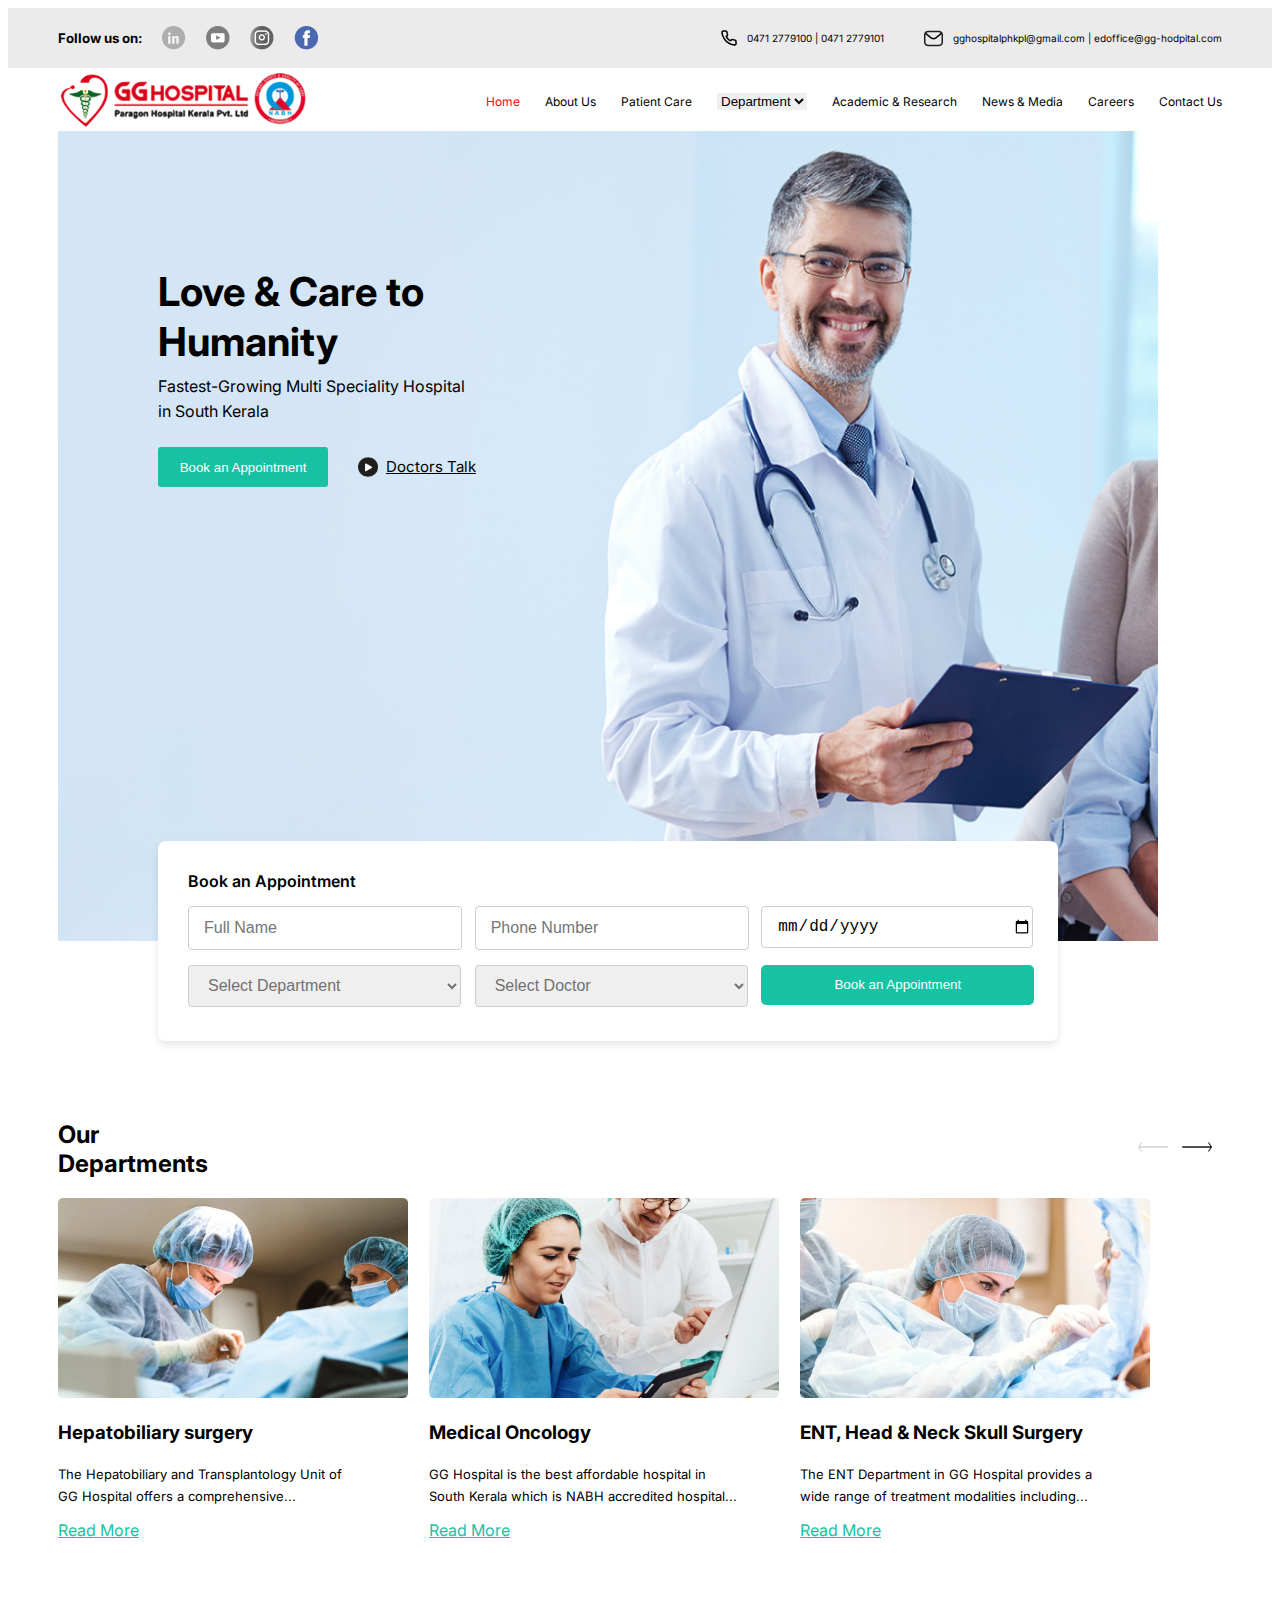
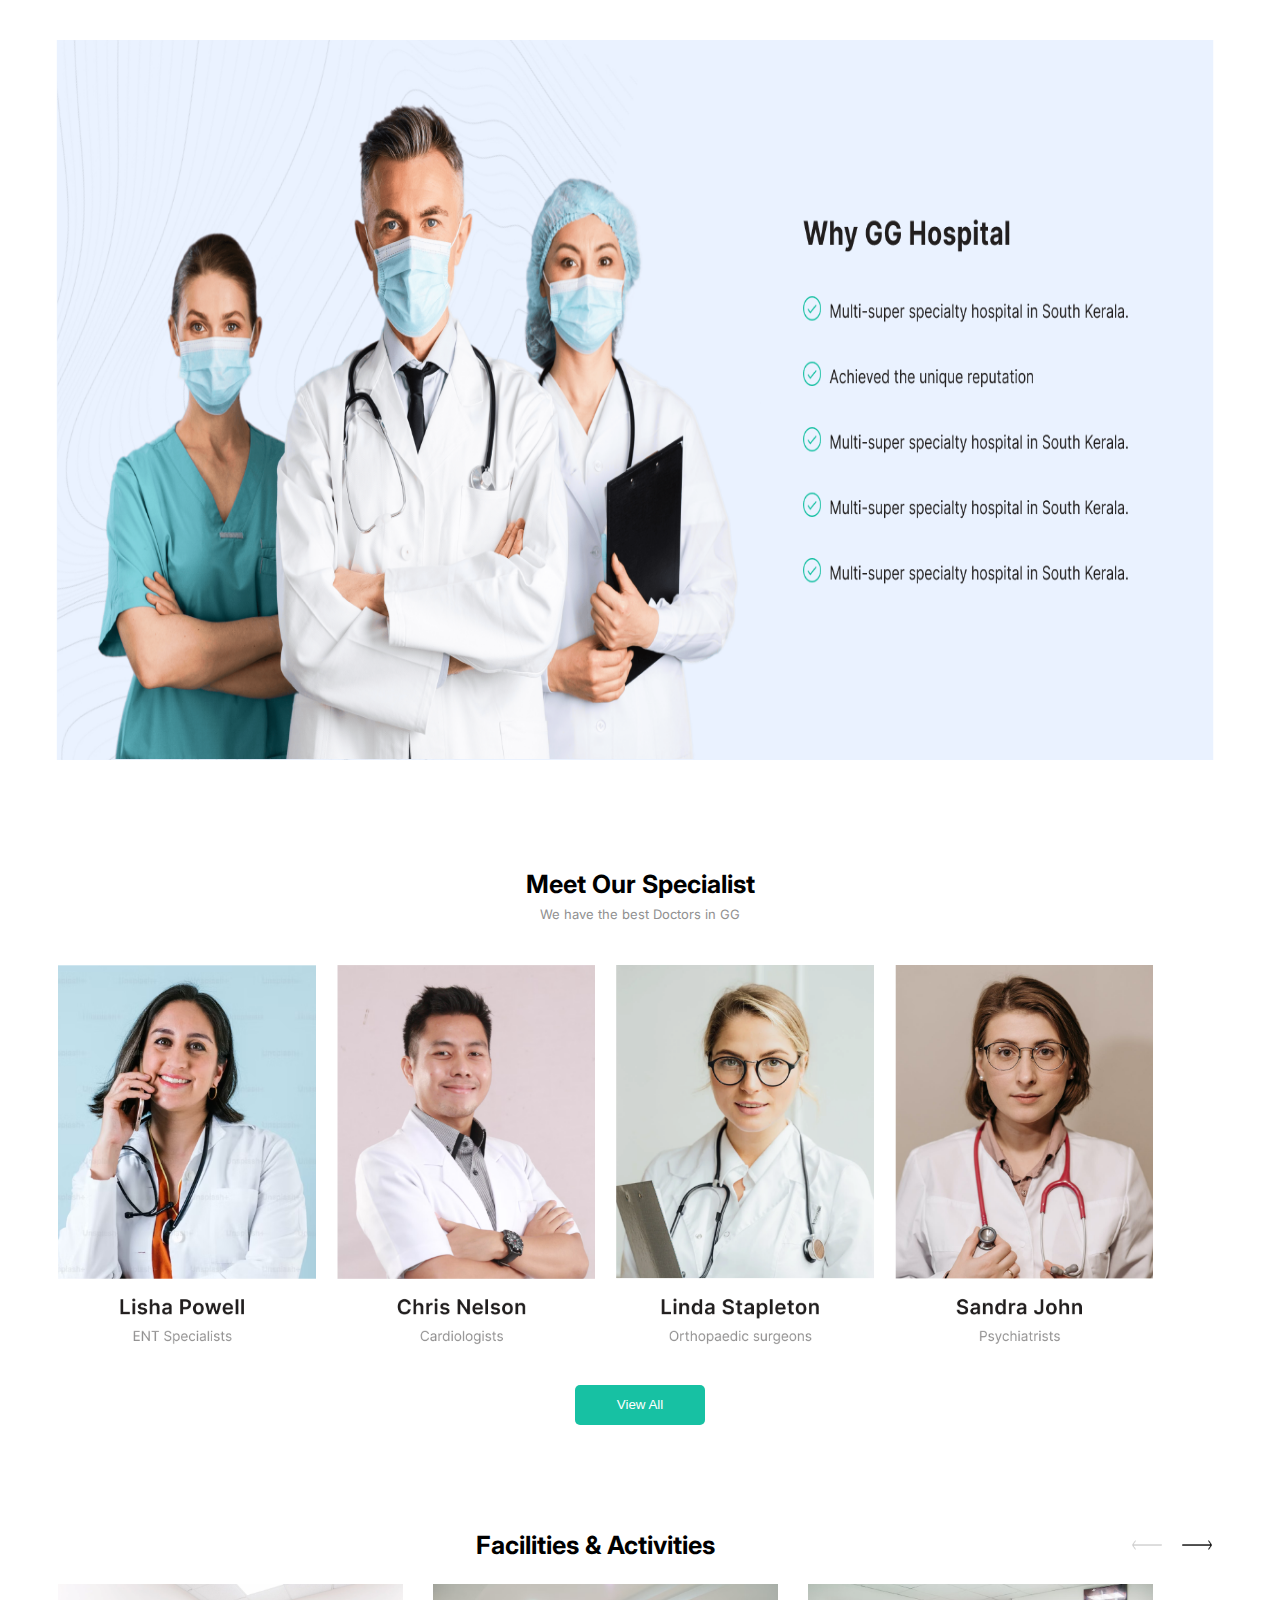
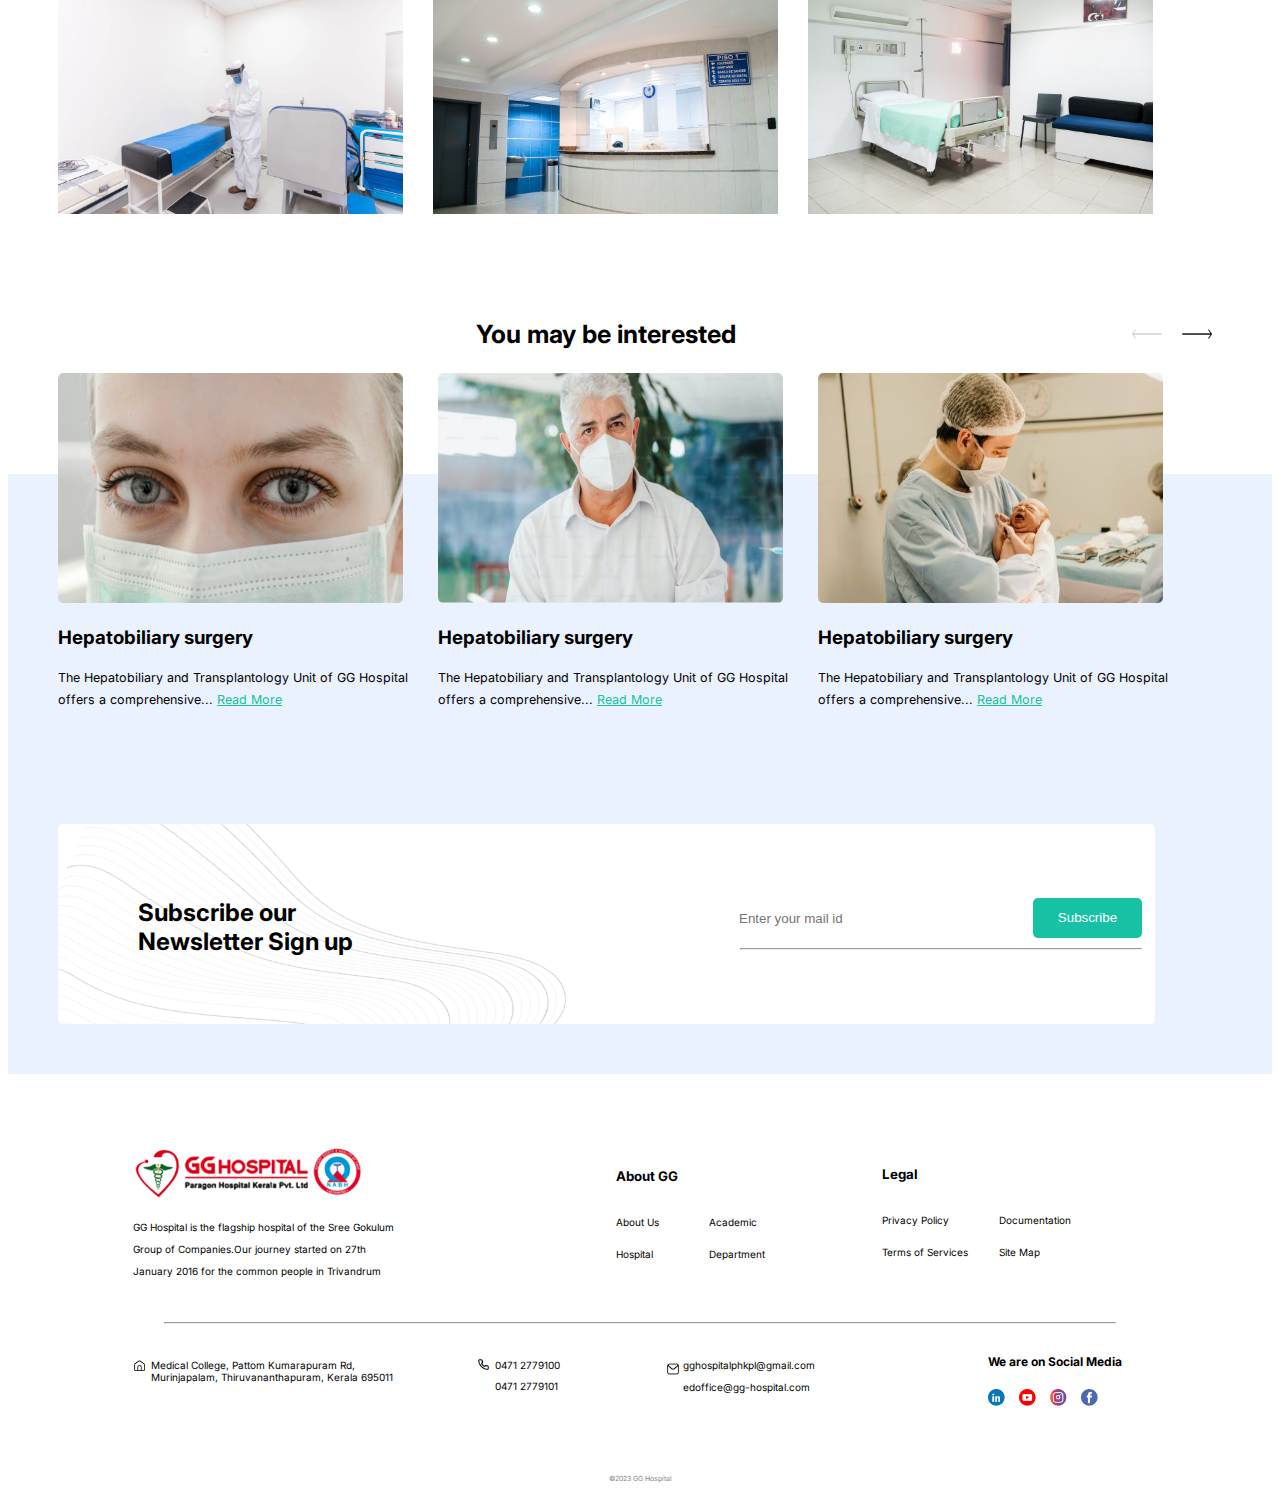
==== index.html @ 50b637a9 "first commit" ====
<!DOCTYPE html>
<html lang="en">
  <head>
    <meta charset="UTF-8" />
    <meta name="viewport" content="width=device-width, initial-scale=1.0" />
    <title>Document</title>
    <link rel="stylesheet" href="style.css">
 
  </head>
  <body>
    <header>
      <div class="header">
        <div class="header-left">
          <h5>Follow us on:</h5>
          <img src="./assetss/linkedln.png" alt="linkedln" />
          <img src="./assetss/youtube.png" alt="youtube">
          <img src="./assetss/insta.png" alt="insta">
          <img src="./assetss/facebook.png" alt="facebook">
        </div>
        <div class="header-right">
             <div class="phone-icon">
                <img src="./assetss/phone.png" alt="phone">
                <p style="font-size: 10px;">0471 2779100 | 0471 2779101</p>

             </div>
             <div class="email-icon">
                <img src="./assetss/mail.png" alt="mail">
                <p style="font-size: 10px;">gghospitalphkpl@gmail.com | edoffice@gg-hodpital.com</p>
             </div>
        </div>
      </div>
    </header>
   
    <section>
       <!-- Setting Navbar Section -->
     <div class="navbar">
        <div class="logo" style="margin-left: 50px;">
          <img src="assetss/logo.png" alt="logo" width="250px">
        </div>
        <div class="menulist">
         <ul>
            <li style="color: red;">Home</li>
            <li>About Us</li>
            <li>Patient Care</li>
            <li>
                <select name="Departments"  style="border: none;">
                    <option value="department" selected disabled>Department</option>
                    <option value="surgical">Surgical</option>
                    <option value="physical">Physical</option>
                    <option value="pharmacy">Pharmacy</option>
                </select>
            </li>
            <li>Academic & Research</li>
            <li>News & Media</li>
            <li>Careers</li>
            <li>Contact Us</li>
         </ul>
        </div>
    </div>
  </section>
    <section>
      <!-- Setting the Appointment booking section -->
    <div class="doctor">
      <div class="love">
       <h1 style="font-size: 40px ">Love & Care to <br>Humanity</h1>
       <p>Fastest-Growing Multi Speciality Hospital <br> in South Kerala</p>
       <div class="button">

         <div>

           <button style="background-color: #17C1A3; border: none; color: white; border-radius: 3px; padding: 10px; width: 170px; height: 40px;">Book an Appointment</button>
         </div>
        <div class="doctalk">
          <img src="./assetss/play.png" alt="playbutton" style="width: 20px; height: 20px; padding-left: 30px; padding-top: 10px;">
          <p style="padding-left:8px ; padding-top: 27px; font-size: 15px;"><u>Doctors Talk</u></p>
        </div>
       </div>
      </div>
         
    </div>
    </section>
    <section>
      <!-- Setting booking Appointment form -->
      <div class="form">
        <div style="padding-left: 30px; padding-top: 30px; font-weight: 600;">Book an Appointment</div>
      <div class="form-sub">
          <input type="text"  placeholder="Full Name">
          <input type="text" placeholder="Phone Number">
          <input type="date" placeholder="Select Date">
          <select name="select" id="select" style="color: rgb(114, 113, 113);">
            <option value="Select Department" default>Select Department</option>
            <option value="cse">CSE</option>
            <option value="ece">ECE</option>
          </select>
          <select name="select" id="select" style="color: rgb(114, 113, 113);">
            <option value="Select Doctor" default>Select Doctor</option>
            <option value="cse">Dr Abhiram MBBS</option>
            <option value="ece">Dr KP MD</option>
            <option value="ece">Dr Vibi MBBS</option>
          </select>
          <!-- <input type="text" placeholder="Book an Appointment" style="background-color:#17C1A3;color:white"> -->
          <button style="background-color:#17C1A3;color:white">Book an Appointment</button>
        </div>

      </div>
    </section>
    <section surgery>
      <!-- Setting Department section -->
      <div class="surgeryimage">
        <div class="department-part">
          <h2 >Our <br> Departments</h2>
          <div class="arrow">
            <div style="margin-right: 60px;">

              <img src="./assetss/arrow-left.png" alt="arrow1" style="padding-right: 10px;">
              <img src="./assetss/arrow-right.png" alt="arrow2">
            </div>
          </div>
          
        </div>
        <div class="surgery-images">
           <div>
            <img src="./assetss/surgery1.png" alt="surgery1">
            <h3>Hepatobiliary surgery</h3>
              <p  style="font-size: 13px; line-height: 22px;">The Hepatobiliary and Transplantology Unit of <br>GG Hospital offers a comprehensive...</p>
              <a href="" style="color: #17C1A3;">Read More</a>
           </div>
           <div>
            <img src="./assetss/surgery2.png" alt="surgery2">
            <h3>Medical Oncology</h3>
            <p  style="font-size: 13px; line-height: 22px;">GG Hospital is the best affordable hospital in<br> South Kerala which is NABH accredited hospital...</p>
            <a href="" style="color: #17C1A3;">Read More</a>
           </div> 
           <div>
            <img src="./assetss/surgery3.png" alt="surgery3">
            <h3>ENT, Head & Neck Skull Surgery</h3>
            <p  style="font-size: 13px; line-height: 22px;">The ENT Department in GG Hospital provides a<br>wide range of treatment modalities including...</p>
            <a href="" style="color: #17c1A3;">Read More</a>
           </div>
          
        </div>
      </div>
    </section>

    <section>
      <div class="imagu">
        <img src="./assetss/imagu.png" alt="doctorimage">
      </div>
    </section>
   <section>
    <div class="specialist">
<!-- Setting specialist section -->
      <h3 style="margin-bottom: -6px; font-size: 25px;">Meet Our Specialist</h3>
      <p style="font-size: 13px; color: rgb(144, 144, 144);">We have the best Doctors in GG</p>
    </div>
    <div class="specialist-image">
        <img src="./assetss/specialist1.png" alt="specialist1">
        <img src="./assetss/specialist2.png" alt="specialist2">
        <img src="./assetss/specialist3.png" alt="specialist3">
        <img src="./assetss/specialist4.png" alt="specialist4">
    </div>
    <div class="spec-button">
      <button class="specialist-button">View All</button>
    </div>
   </section>
   
   <section>
    <!-- Setting Facilities & Activities images-->
    <div class="facilities">

      <h3 style="margin-bottom: -6px; font-size: 25px;">Facilities & Activities</h3>
      <div class="arrow">

        <img src="./assetss/arrow-left.png" alt="arrow1">
        <img src="./assetss/arrow-right.png" alt="arrow2">
      </div>
      
    </div>
    <div class="facilities-image">
        <img src="./assetss/facilities1.png" alt="facilities1">
        <img src="./assetss/facilities2.png" alt="facilities2">
        <img src="./assetss/facilities3.png" alt="facilities3">
        
    </div>
  
   </section>

<section>   
    <!-- Setting Facilities & Activities contents-->
  <div class="facilities">
    <h3 style="margin-bottom: -6px; font-size: 25px;">You may be interested</h3>
    <div class="arrow">
      <img src="./assetss/arrow-left.png" alt="arrow1">
      <img src="./assetss/arrow-right.png" alt="arrow2">
    </div>  
  </div>
  <div class="facilities-image">
    <div>
      <img src="./assetss/interest1.png" alt="interest1">
      <h3>Hepatobiliary surgery</h3>
      <p  style="font-size: 12.5px; line-height: 22px;">The Hepatobiliary and Transplantology Unit of GG Hospital<br> offers a comprehensive...
        <a href="" style="color: #17C1A3;">Read More</a>
      </p>
   </div>
    <div>
       <img src="./assetss/interest2.png" alt="interest2">
       <h3>Hepatobiliary surgery</h3>
       <p  style="font-size: 12.5px; line-height: 22px;">The Hepatobiliary and Transplantology Unit of GG Hospital<br> offers a comprehensive...
        <a href="" style="color: #17C1A3;">Read More</a>
      </p>
     </div>
     <div>
      <img src="./assetss/interest3.png" alt="interest3">
      <h3>Hepatobiliary surgery</h3>
      <p  style="font-size: 12.5px; line-height: 22px;">The Hepatobiliary and Transplantology Unit of GG Hospital<br> offers a comprehensive...
        <a href="" style="color: #17C1A3;">Read More</a>
      </p>
     </div>     
  </div>
</section>
  
<section class="background">
    <!-- Setting subscribe form-->
  <div id="suscribe">
      <img src="./assetss/suscribe.png" alt="suscribe">
      <div id="suscribe-content">
        <h2>Subscribe our<br>Newsletter Sign up</h2>
        <div class="horizontal">
          <div class="suscribe-button">
            <input type="text" placeholder="Enter your mail id">
            <button>Subscribe</button>
          </div>
          <hr style="width: 400px; color: black;margin-right: 80px;">
        </div>
      </div>
   </div>
</section>

<section>
  <!-- Setting the footer -->
  <div id="footer">
     <div id="above-horizontal">
        <div class="above-hori-left">
           <img src="./assetss/logo.png" alt="logos" width="230px">
           <p style="font-size: 10px; line-height: 22px;">GG Hospital is the flagship hospital of the Sree Gokulum <br> Group of Companies.Our journey started on 27th <br> January 2016 for the common people in Trivandrum</p>
        </div>
        <div class="above-hori-right">
           
          <div style="margin-top: 2px;">

            <h5>About GG</h5>
             <div class="about-gg">
               <p style="margin-right: 50px;">About Us</p>
               <p>Academic</p>
               <p>Hospital</p>
               <p>Department</p>
  
             </div>

          </div>
          <div>

            <h5>Legal</h5>
             <div class="about-gg">
               <p style="margin-right: 50px;">Privacy Policy</p>
               <p>Documentation</p>
               <p>Terms of Services</p>
               <p>Site Map</p>
  
             </div>

          </div>
        </div>
        
     </div>
     <hr style="width:950px;margin-top: 30px;">
     <div class="below-horizontal">
      <div class="Homeimage">
        <img src="assetss/home.png" style="margin-right: -6px;">
        <div class="addresss">
            <p style="font-size: 10px;">Medical College, Pattom Kumarapuram Rd, <br> Murinjapalam, Thiruvananthapuram, Kerala 695011</p>
        </div>
      </div>
      <div class="medical-contact">
        <img src="assetss/last-call.png" style="margin-right: -6px;">
          <div class="phonecall">
              <p class="line">0471 2779100</p>
              <p style="margin-top: -1%;">0471 2779101</p>
          </div>
      </div>
      <div class="medical-mail">
        <img src="assetss/last-mail.png" style="margin-right: -6px;">
        <div class="mailID">
            <p>gghospitalphkpl@gmail.com</p>
            <p style="margin-top: -1%;">edoffice@gg-hospital.com</p>
        </div>
      </div>
      <div class="social-media">
        <h5>We are on Social Media</h5>
        <img src="assetss/socialmedia.png">
      </div>
     </div>
</section>
<footer>
  &copy;2023 GG Hospital
</footer>
  </body>
</html>
---- style.css ----
@import url("https://fonts.googleapis.com/css2?family=Inter:wght@100..900&display=swap");
body {
  font-family: "Inter";
}
/* header section */
.header {
  display: flex;
  justify-content: space-between;
  background-color: #ebebeb;
}
.header-left {
  display: flex;
  flex-direction: row;
  justify-content: center;
  align-items: center;
  margin-left: 50px;
  gap: 20px;
}
.header-right {
  width: 60%;
  display: flex;
  flex-direction: row;
  justify-content: right;
  align-items: center;
  gap: 40px;
  margin-right: 50px;
}
.phone-icon {
  display: flex;
  flex-direction: row;
  justify-content: center;
  align-items: center;
  gap: 10px;
}
.email-icon {
  display: flex;
  flex-direction: row;
  justify-content: center;
  align-items: center;
  gap: 10px;
}
/* navbar section */
.navbar {
  display: flex;
  flex-direction: row;
  justify-content: space-between;
  align-items: center;
  padding-right: 50px;
}
.menulist ul {
  display: flex;
  flex-direction: row;
  justify-content: center;
  align-items: center;
  list-style-type: none;
  gap: 25px;
}
.menulist ul li {
  font-size: 12px;
}
/* Appointment section */
.doctor {
  background-image: url(".//assetss/doctor.png");
  width: 1100px;
  margin-top: -25px;
  margin-left: 50px;
  margin-right: 50px;
  height: 90vh;
  background-size: cover;
  background-position: center;
  background-repeat: no-repeat;
}
.love {
  display: flex;
  flex-direction: column;
  margin-top: 20px;
  padding-top: 110px;
  margin-left: 100px;
}
.love h1 {
  line-height: 50px;
}
.love p {
  line-height: 25px;
  padding-bottom: 7px;
  margin-top: -20px;
}
.button {
  display: flex;
}
.doctalk {
  display: flex;
}
/* Appointment booking form */
.form {
  display: flex;
  flex-direction: column;
  width: 900px;
  height: 200px;
  background-color: white;
  border-radius: 8px;
  margin-top: -100px;
  margin-left: 150px;
  box-shadow: 0 4px 8px rgba(0, 0, 0, 0.1);
}
.form-sub {
  display: grid;
  grid-template-columns: repeat(3, 1fr);
  margin-left: 20px;
  margin-right: 20px;
}
.form input {
  margin-left: 10px;
  margin-top: 15px;
  width: 255px;
  height: 40px;

  font-size: 16px;
  border: 1px solid #ccc;
  border-radius: 4px;
  padding-left: 15px;
}
.form-sub button {
  margin-left: 10px;
  margin-top: 15px;
  width: 273px;
  height: 40px;
  border: none;
  border-radius: 5px;
}
#select {
  margin-left: 10px;
  margin-top: 15px;
  width: 273px;
  height: 42px;
  font-size: 16px;
  border: 1px solid #ccc;
  border-radius: 4px;
  padding-left: 15px;
}
/* Department part */
.surgeryimage {
  margin-left: 50px;
  margin-top: 60px;
}
.surgery-images {
  display: flex;
  gap: 21px;
}
.surgery-images img {
  width: 350px;
  height: 200px;
}
.department-part{
  display: flex;
  justify-content: space-between;
}
.imagu img {
  margin-top: 100px;
  margin-left: 30px;
  margin-right: 30px;
  width: 93%;
  height: 80vh;
}
/* Our specialists */
.specialist {
  margin-top: 80px;
  display: flex;
  flex-direction: column;
  justify-content: center;
  align-items: center;
}
.specialist-image {
  margin-top: 30px;
  display: flex;

  margin-left: 50px;
  gap: 21px;
}
.specialist-image img {
  width: 258px;
  height: 380px;
}
.spec-button {
  margin-top: 40px;
  display: flex;
  justify-content: center;
  align-items: center;
}
.specialist-button {
  border: none;
  border-radius: 5px;
  color: white;
  background-color: #17c1a3;

  width: 130px;
  height: 40px;
}
/* Facilities and Activities */
.facilities {
  margin-top: 80px;
  margin-left: 468px;
  margin-right: 60px;
  display: flex;
  justify-content: space-between;
}
.facilities h3 {
  display: flex;
}
.facilities-image {
  display: flex;
  margin-top: 30px;
  margin-left: 50px;
  gap: 30px;
}
.facilities-image img {
  width: 345px;
  height: 230px;
}
.arrow {
  display: flex;
  gap: 20px;
  margin-top: 35px;
  margin-right: 0px;
  gap: 20px;
}
.arrow img {
  width: 30px;
  height: 10px;
}
.background {
  margin-top: -250px;
  background-color: #eaf2ff;
  width: 100%;
  height: 600px;
}
#suscribe img {
  width: 1097px;
  height: 200px;
  margin-top: 350px;
  border-radius: 5px;
  margin-left: 50px;
  background-color: white;
}
#suscribe-content {
  display: flex;
  justify-content: space-between;
  margin-top: -150px;
  margin-left: 130px;
}
#suscribe-content input {
  width: 400px;
  height: 40px;
  margin-left: 35px;
  border: none;
}
.horizontal {
  display: flex;
  flex-direction: column;
  margin-top: 20px;
  width: 520px;
  height: 100px;
  margin-right: 50px;
}

.suscribe-button {
  display: flex;
  justify-content: space-between;
}

.suscribe-button button {
  background-color: #17c1a3;
  color: white;
  border: none;
  border-radius: 5px;
  width: 145px;
  height: 40px;
  margin-right: 80px;
}
#footer {
  width: 100%;
  margin-top: 0;
  height: 400px;
}
#above-horizontal {
  margin-left: 125px;
  padding-top: 70px;
  gap: 222px;
}
#above-horizontal {
  display: flex;
}

.above-hori-right {
  display: flex;
  flex-direction: column;
  gap: 80px;
}
.about-gg {
  display: grid;
  grid-template-columns: repeat(2, 1fr);
  font-size: 10px;
}
.above-hori-right {
  display: flex;
  flex-direction: row;
}
.below-horizontal {
  width: 80%;
  margin-top: 2%;
  margin-left: 10%;
  display: flex;
  flex-direction: row;
  gap: 10%;
}
.Homeimage {
  display: flex;
  flex-direction: row;
}
.Homeimage img {
  margin-top: 5%;
  height: 20%;
}
.addresss {
  display: flex;
  flex-direction: column;
  margin-left: 1%;
  width: 200px;
}
.medical-contact img {
  margin-top: 8%;
  height: 20%;
}
.addresss p {
  width: 150%;
  font-size: 8px;
  margin-left: 10px;
}
.medical-contact {
  display: flex;
  flex-direction: row;
  margin-left: 30px;
}
.phonecall {
  display: flex;
  flex-direction: column;
  margin-left: 10px;
}
.phonecall p {
  margin-left: 2%;
  font-size: 10px;
}
.line {
  width: 100px;
}
.medical-mail {
  display: flex;
  flex-direction: row;
  width: 100%;
  margin-left: -30px;
}
.medical-mail img {
  margin-top: 7%;
  height: 20%;
  margin-left: -1%;
}
.mailID p {
  margin-left: 10px;
  font-size: 10px;
  margin-right: -80px;
}
.social-media {
  display: flex;
  flex-direction: column;
}
.social-media {
  margin-top: -1.5%;
  margin-left: 18px;
  width: 800px;
}
.social-media h5 {
  font-size: 12px;
}
.social-media img {
  height: 23%;
  width: 110px;
}
footer {
  text-align: center;
  font-size: 7px;
  opacity: 50%;
}
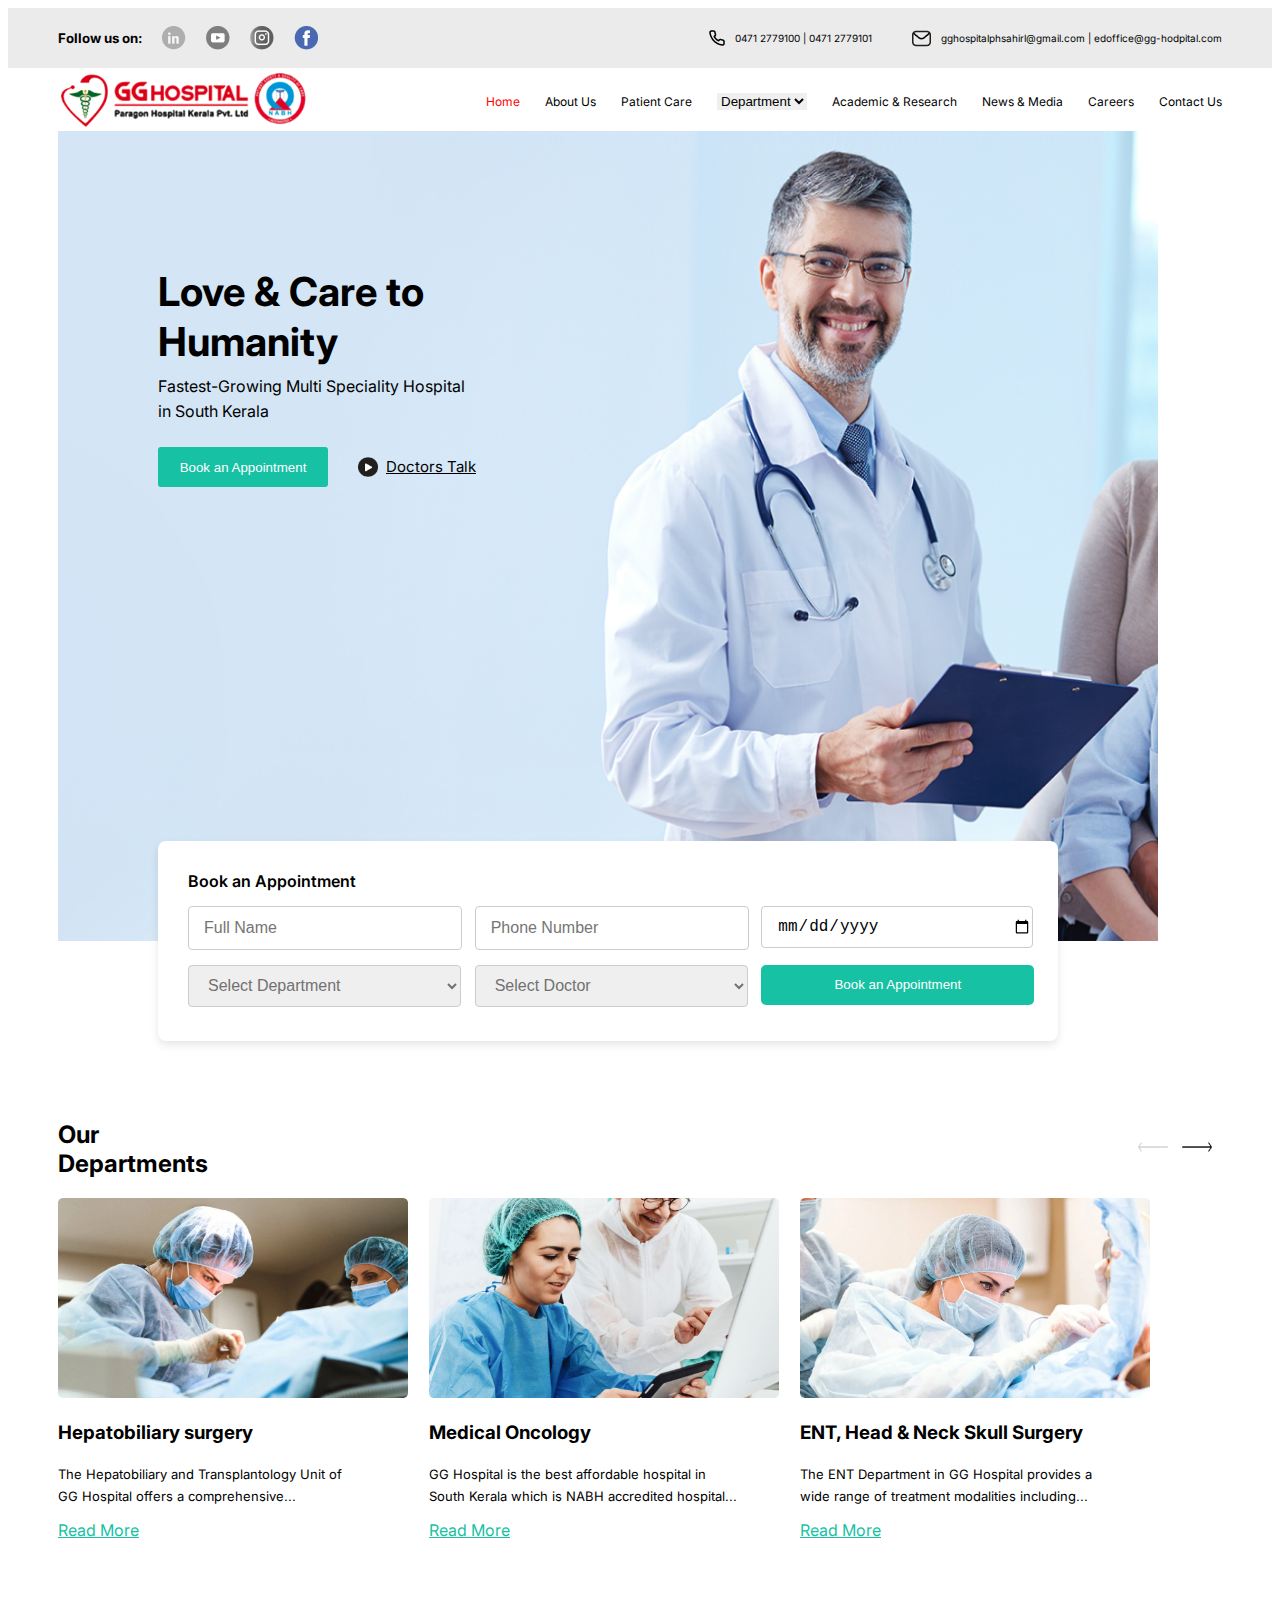
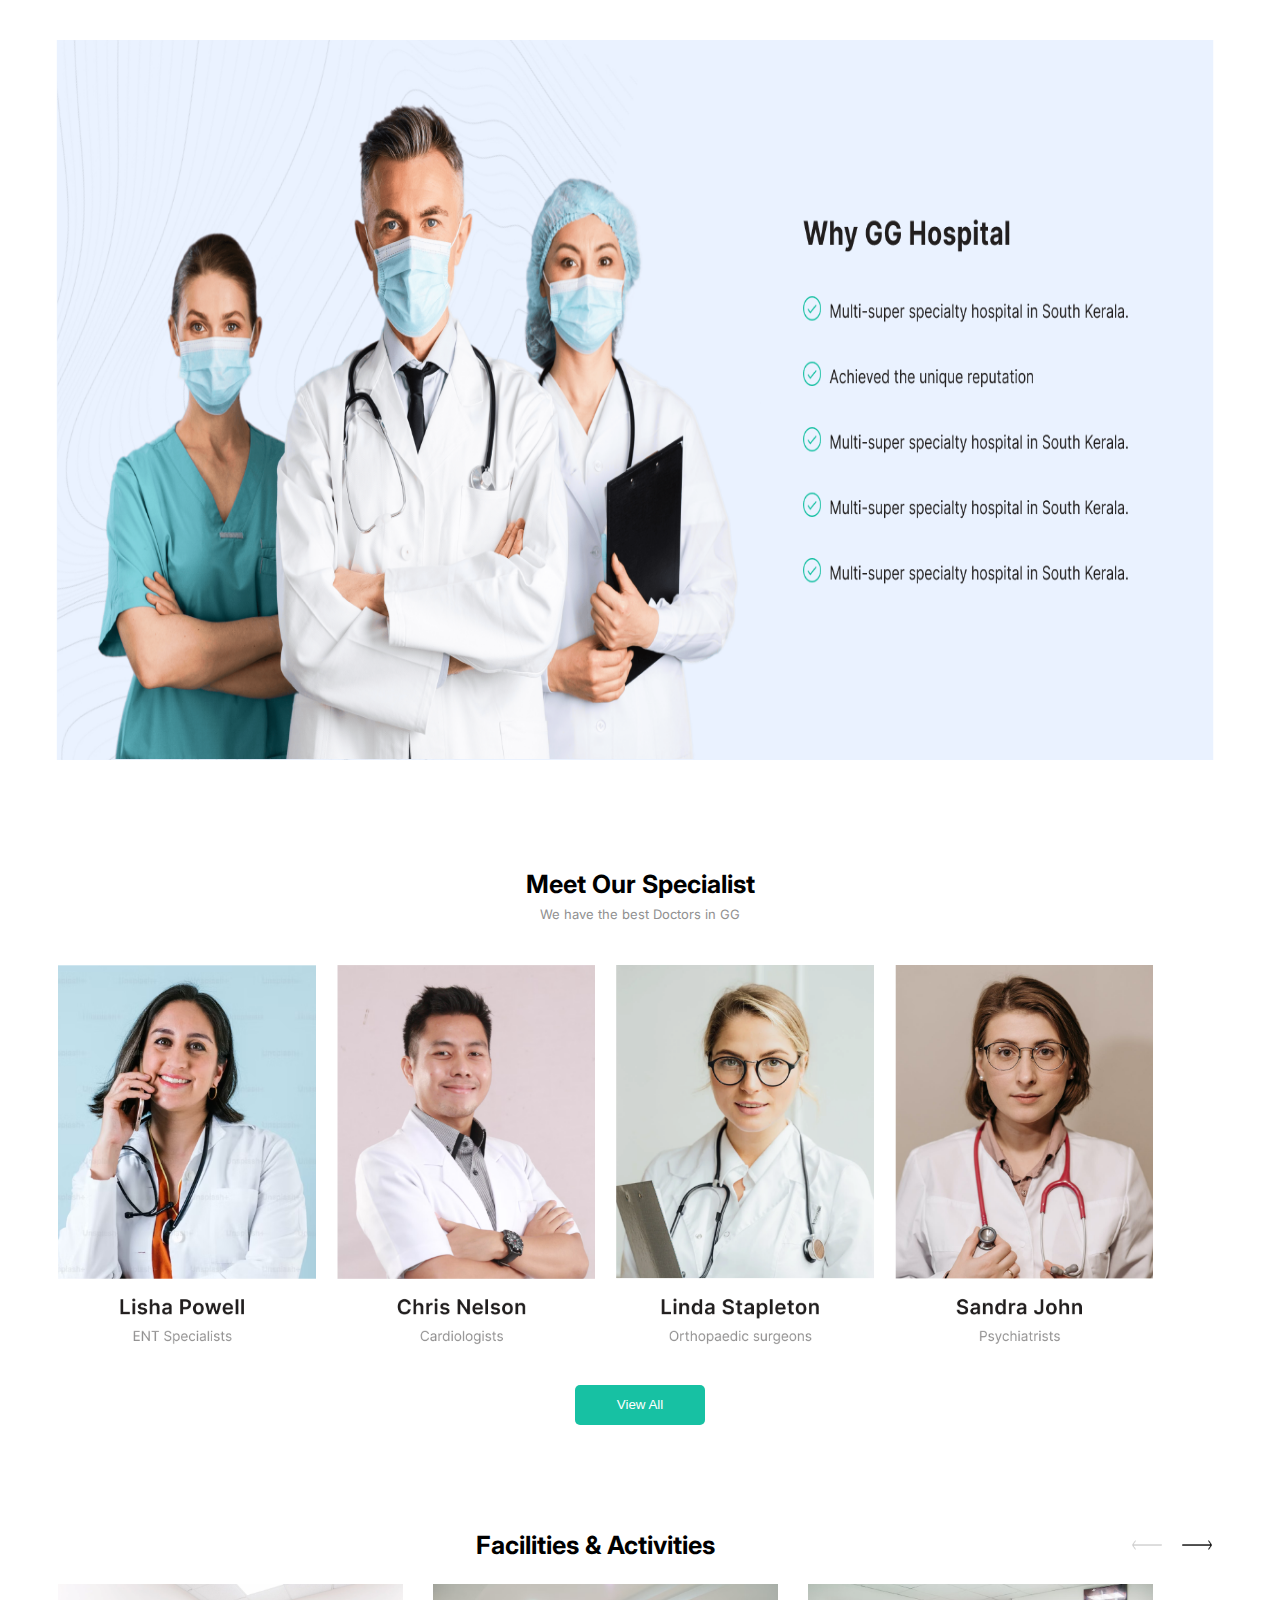
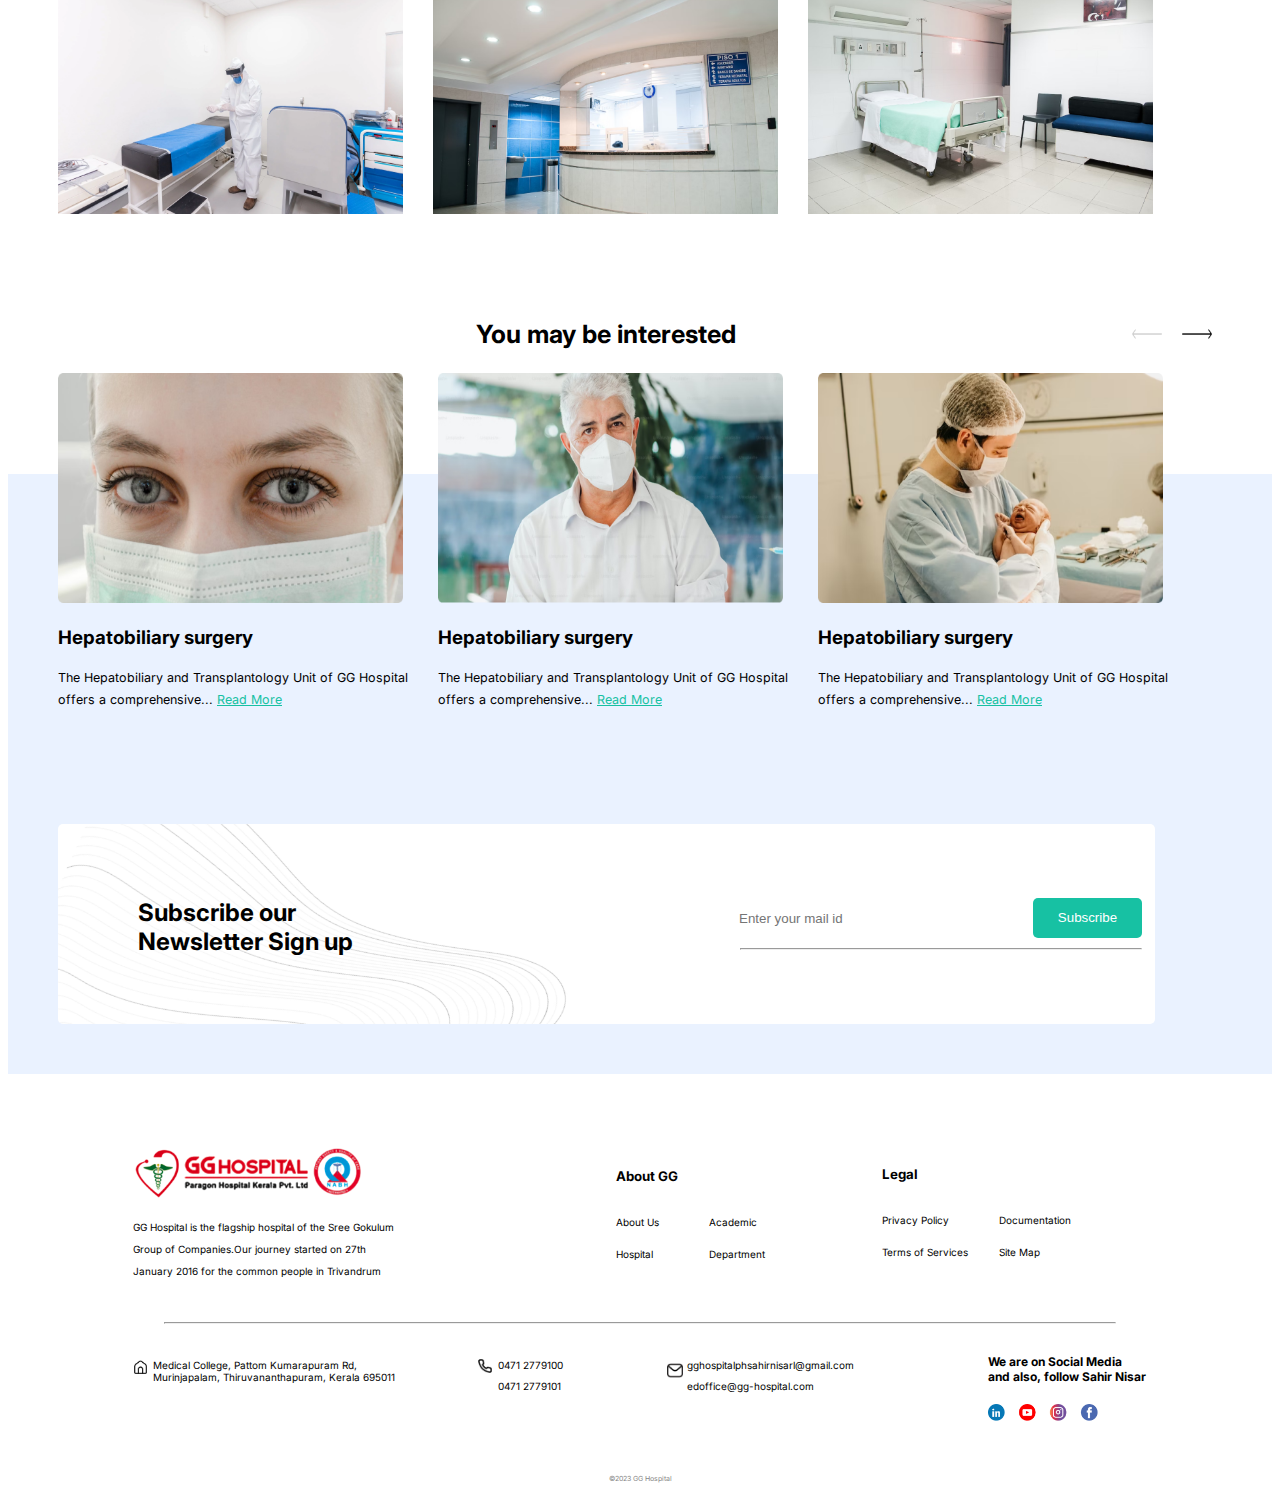
==== commit 782dbcd7: "feat: Dashboard" ====
--- a/index.html
+++ b/index.html
@@ -3,7 +3,7 @@
   <head>
     <meta charset="UTF-8" />
     <meta name="viewport" content="width=device-width, initial-scale=1.0" />
-    <title>Document</title>
+    <title>GG Hospital</title>
     <link rel="stylesheet" href="style.css">
  
   </head>
@@ -25,7 +25,7 @@
              </div>
              <div class="email-icon">
                 <img src="./assetss/mail.png" alt="mail">
-                <p style="font-size: 10px;">gghospitalphkpl@gmail.com | edoffice@gg-hodpital.com</p>
+                <p style="font-size: 10px;">gghospitalphsahirl@gmail.com | edoffice@gg-hodpital.com</p>
              </div>
         </div>
       </div>
@@ -291,12 +291,12 @@
       <div class="medical-mail">
         <img src="assetss/last-mail.png" style="margin-right: -6px;">
         <div class="mailID">
-            <p>gghospitalphkpl@gmail.com</p>
+            <p>gghospitalphsahirnisarl@gmail.com</p>
             <p style="margin-top: -1%;">edoffice@gg-hospital.com</p>
         </div>
       </div>
       <div class="social-media">
-        <h5>We are on Social Media</h5>
+        <h5>We are on Social Media and also, follow Sahir Nisar</h5>
         <img src="assetss/socialmedia.png">
       </div>
      </div>
